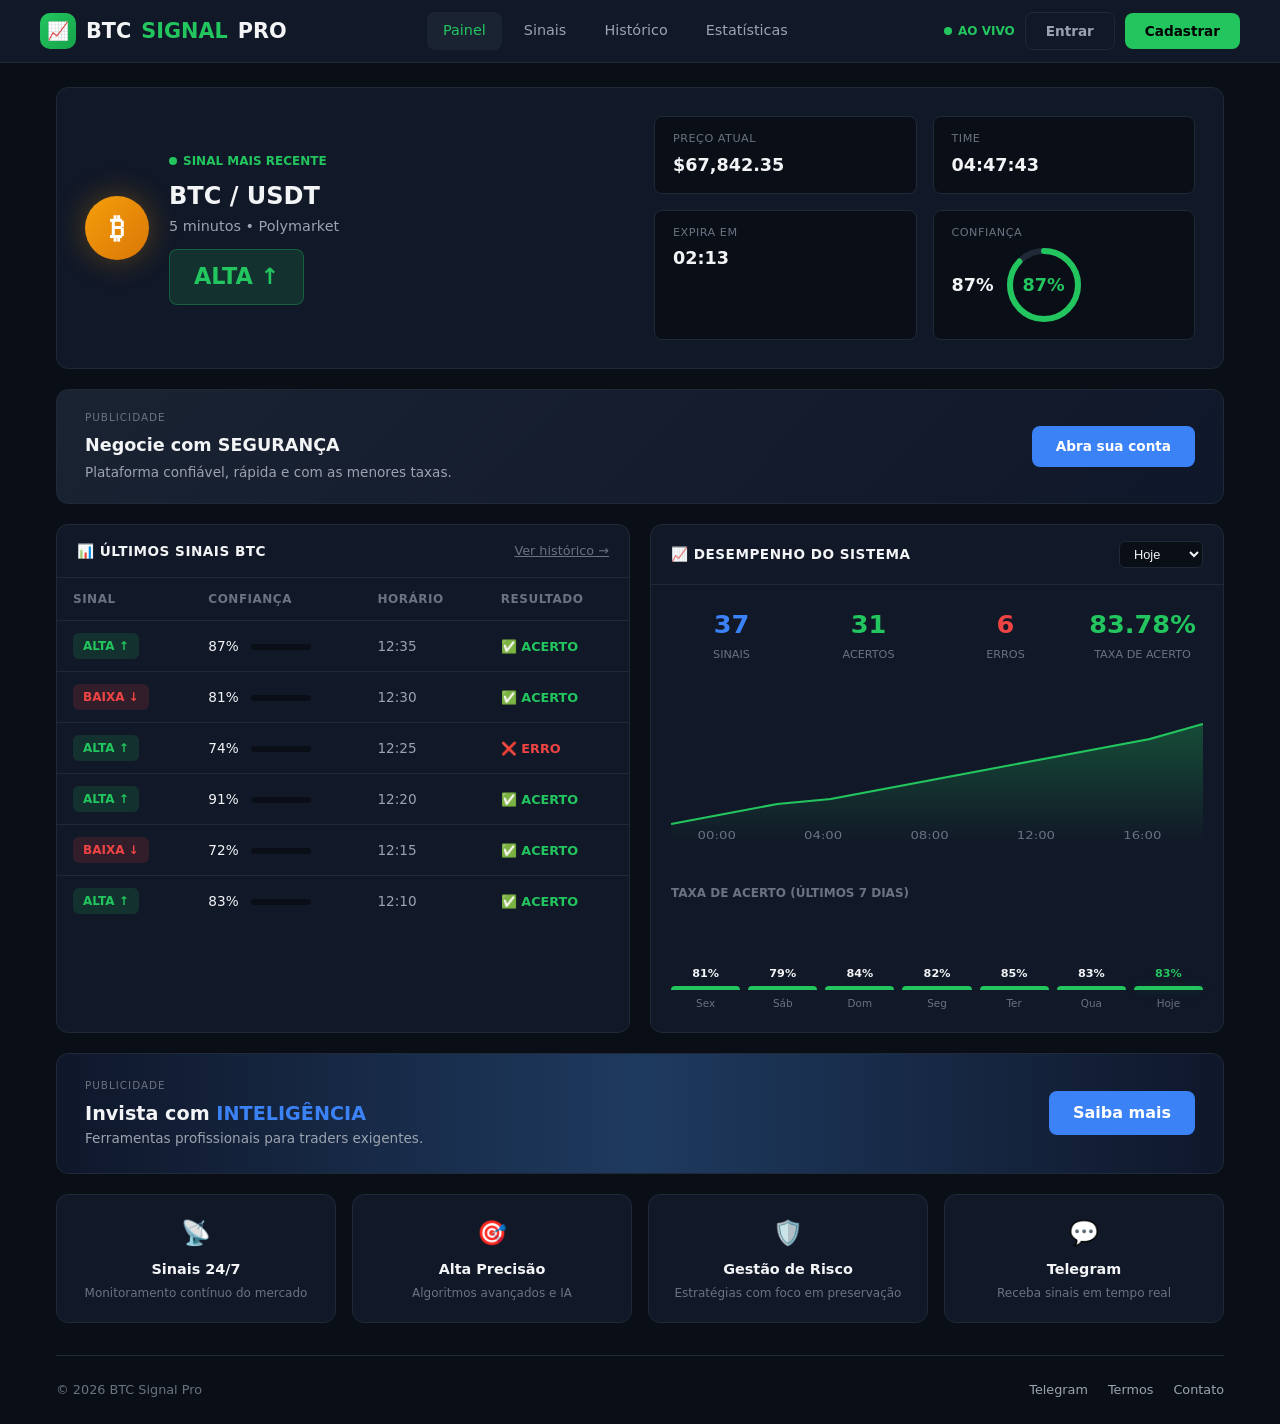
==== index.html.html @ 9ff8158c "Add files via upload" ====
<!DOCTYPE html>
<html lang="pt-BR">
<head>
<meta charset="UTF-8">
<meta name="viewport" content="width=device-width, initial-scale=1.0">
<title>BTC Signal Pro - Sinais Polymarket</title>
<style>
  :root {
    --bg: #0a0e17;
    --bg-card: #111827;
    --bg-card-hover: #1a2332;
    --border: #1f2937;
    --text-primary: #f3f4f6;
    --text-secondary: #9ca3af;
    --text-muted: #6b7280;
    --green: #22c55e;
    --green-dark: #16a34a;
    --green-glow: rgba(34,197,94,0.15);
    --red: #ef4444;
    --red-dark: #dc2626;
    --red-glow: rgba(239,68,68,0.15);
    --blue: #3b82f6;
    --blue-glow: rgba(59,130,246,0.15);
    --orange: #f59e0b;
    --radius: 12px;
    --radius-sm: 8px;
    --shadow: 0 4px 24px rgba(0,0,0,0.4);
    --font: 'Segoe UI', system-ui, -apple-system, sans-serif;
  }
  * { margin:0; padding:0; box-sizing:border-box; }
  body {
    background: var(--bg);
    color: var(--text-primary);
    font-family: var(--font);
    min-height: 100vh;
    line-height: 1.5;
  }
  .container { max-width: 1200px; margin: 0 auto; padding: 0 16px; }

  /* HEADER */
  header {
    background: var(--bg-card);
    border-bottom: 1px solid var(--border);
    position: sticky; top: 0; z-index: 100;
  }
  .header-inner {
    display: flex; align-items: center; justify-content: space-between;
    padding: 12px 0;
  }
  .logo {
    display: flex; align-items: center; gap: 10px;
    font-weight: 800; font-size: 1.3rem; color: var(--text-primary);
    text-decoration: none;
  }
  .logo-icon {
    width: 36px; height: 36px; background: linear-gradient(135deg, var(--green), var(--green-dark));
    border-radius: 10px; display: flex; align-items: center; justify-content: center;
    font-size: 1.1rem;
  }
  .logo span { color: var(--green); }
  .nav { display: flex; gap: 6px; }
  .nav a {
    padding: 8px 16px; border-radius: var(--radius-sm);
    color: var(--text-secondary); text-decoration: none; font-size: 0.9rem;
    font-weight: 500; transition: all 0.2s;
  }
  .nav a:hover, .nav a.active {
    background: var(--bg-card-hover); color: var(--text-primary);
  }
  .nav a.active { color: var(--green); }
  .header-actions { display: flex; gap: 10px; align-items: center; }
  .btn {
    padding: 8px 20px; border-radius: var(--radius-sm); border: none;
    font-weight: 600; font-size: 0.85rem; cursor: pointer; transition: all 0.2s;
    text-decoration: none; display: inline-flex; align-items: center; gap: 6px;
  }
  .btn-primary {
    background: var(--green); color: #000;
  }
  .btn-primary:hover { background: var(--green-dark); transform: translateY(-1px); }
  .btn-outline {
    background: transparent; color: var(--text-secondary);
    border: 1px solid var(--border);
  }
  .btn-outline:hover { border-color: var(--text-muted); color: var(--text-primary); }
  .status-badge {
    display: flex; align-items: center; gap: 6px;
    font-size: 0.75rem; color: var(--green); font-weight: 600;
  }
  .status-dot {
    width: 8px; height: 8px; background: var(--green);
    border-radius: 50%; animation: pulse 2s infinite;
  }
  @keyframes pulse {
    0%,100% { opacity: 1; }
    50% { opacity: 0.4; }
  }

  /* HERO SIGNAL */
  .hero-signal {
    background: var(--bg-card);
    border: 1px solid var(--border);
    border-radius: var(--radius);
    padding: 28px;
    margin-top: 24px;
    display: grid;
    grid-template-columns: 1fr 1fr;
    gap: 28px;
    align-items: center;
  }
  .signal-main { display: flex; align-items: center; gap: 20px; }
  .btc-icon {
    width: 64px; height: 64px; background: linear-gradient(135deg, #f59e0b, #d97706);
    border-radius: 50%; display: flex; align-items: center; justify-content: center;
    font-size: 1.8rem; font-weight: 800; color: #fff;
    box-shadow: 0 0 30px rgba(245,158,11,0.3);
  }
  .signal-info h2 { font-size: 1.5rem; font-weight: 700; }
  .signal-info .pair { color: var(--text-secondary); font-size: 0.9rem; margin-top: 2px; }
  .signal-badge {
    display: inline-flex; align-items: center; gap: 8px;
    padding: 10px 24px; border-radius: var(--radius-sm);
    font-size: 1.4rem; font-weight: 800; margin-top: 12px;
  }
  .signal-badge.up {
    background: var(--green-glow); color: var(--green);
    border: 1px solid rgba(34,197,94,0.3);
  }
  .signal-badge.down {
    background: var(--red-glow); color: var(--red);
    border: 1px solid rgba(239,68,68,0.3);
  }
  .signal-meta {
    display: grid; grid-template-columns: repeat(2, 1fr); gap: 16px;
  }
  .meta-item {
    background: var(--bg); border: 1px solid var(--border);
    border-radius: var(--radius-sm); padding: 14px 18px;
  }
  .meta-item .label { font-size: 0.7rem; color: var(--text-muted); text-transform: uppercase; letter-spacing: 0.5px; }
  .meta-item .value { font-size: 1.1rem; font-weight: 700; margin-top: 4px; }
  .confidence-ring {
    width: 80px; height: 80px; position: relative;
  }
  .confidence-ring svg { transform: rotate(-90deg); }
  .confidence-ring .pct {
    position: absolute; top: 50%; left: 50%; transform: translate(-50%,-50%);
    font-size: 1.1rem; font-weight: 800;
  }

  /* AD BANNER */
  .ad-banner {
    background: linear-gradient(135deg, #1a2332, #0f172a);
    border: 1px solid var(--border);
    border-radius: var(--radius);
    padding: 20px 28px;
    margin-top: 20px;
    display: flex; align-items: center; justify-content: space-between;
    gap: 20px;
  }
  .ad-banner .ad-label {
    font-size: 0.65rem; color: var(--text-muted); text-transform: uppercase;
    letter-spacing: 1px; margin-bottom: 6px;
  }
  .ad-banner h3 { font-size: 1.1rem; font-weight: 700; }
  .ad-banner p { color: var(--text-secondary); font-size: 0.85rem; margin-top: 4px; }
  .ad-banner .ad-btn {
    background: var(--blue); color: #fff; padding: 10px 24px;
    border-radius: var(--radius-sm); font-weight: 600; font-size: 0.85rem;
    text-decoration: none; white-space: nowrap;
  }
  .ad-banner .ad-btn:hover { opacity: 0.9; }

  /* GRID LAYOUT */
  .grid-2 {
    display: grid; grid-template-columns: 1fr 1fr; gap: 20px; margin-top: 20px;
  }
  @media (max-width: 900px) { .grid-2 { grid-template-columns: 1fr; } .hero-signal { grid-template-columns: 1fr; } }

  /* CARDS */
  .card {
    background: var(--bg-card);
    border: 1px solid var(--border);
    border-radius: var(--radius);
    overflow: hidden;
  }
  .card-header {
    padding: 16px 20px; border-bottom: 1px solid var(--border);
    display: flex; align-items: center; justify-content: space-between;
  }
  .card-header h3 { font-size: 0.85rem; font-weight: 700; text-transform: uppercase; letter-spacing: 0.5px; }
  .card-body { padding: 0; }

  /* TABLE */
  table { width: 100%; border-collapse: collapse; }
  th, td { padding: 12px 16px; text-align: left; font-size: 0.85rem; }
  th { color: var(--text-muted); font-weight: 600; font-size: 0.75rem; text-transform: uppercase; letter-spacing: 0.5px; border-bottom: 1px solid var(--border); }
  td { border-bottom: 1px solid var(--border); }
  tr:last-child td { border-bottom: none; }
  tr:hover td { background: var(--bg-card-hover); }
  .tag {
    display: inline-flex; align-items: center; gap: 4px;
    padding: 4px 10px; border-radius: 6px; font-size: 0.75rem; font-weight: 700;
  }
  .tag.up { background: var(--green-glow); color: var(--green); }
  .tag.down { background: var(--red-glow); color: var(--red); }
  .result { font-weight: 700; font-size: 0.8rem; }
  .result.hit { color: var(--green); }
  .result.miss { color: var(--red); }
  .conf-bar {
    width: 60px; height: 6px; background: var(--bg); border-radius: 3px; overflow: hidden;
    display: inline-block; vertical-align: middle; margin-left: 8px;
  }
  .conf-bar .fill { height: 100%; border-radius: 3px; }
  .conf-bar .fill.green { background: var(--green); }
  .conf-bar .fill.red { background: var(--red); }

  /* STATS */
  .stats-grid {
    display: grid; grid-template-columns: repeat(4, 1fr); gap: 16px; padding: 20px;
  }
  .stat-box { text-align: center; }
  .stat-box .num { font-size: 1.6rem; font-weight: 800; }
  .stat-box .num.green { color: var(--green); }
  .stat-box .num.red { color: var(--red); }
  .stat-box .num.blue { color: var(--blue); }
  .stat-box .lbl { font-size: 0.7rem; color: var(--text-muted); text-transform: uppercase; margin-top: 4px; }

  /* CHART AREA */
  .chart-area { padding: 20px; height: 180px; position: relative; }
  .mini-chart {
    width: 100%; height: 100%;
  }

  /* WEEKLY BARS */
  .week-bars { padding: 20px; }
  .week-bars .bar-row {
    display: flex; align-items: flex-end; justify-content: space-between;
    gap: 8px; height: 100px;
  }
  .week-bars .bar-item { flex: 1; text-align: center; }
  .week-bars .bar-item .bar {
    width: 100%; background: var(--green); border-radius: 4px 4px 0 0;
    min-height: 4px; transition: height 0.5s ease;
  }
  .week-bars .bar-item .bar.today { background: var(--green); box-shadow: 0 0 12px var(--green-glow); }
  .week-bars .bar-item .pct { font-size: 0.7rem; font-weight: 700; margin-bottom: 4px; }
  .week-bars .bar-item .day { font-size: 0.65rem; color: var(--text-muted); margin-top: 6px; }

  /* FOOTER AD */
  .footer-ad {
    background: linear-gradient(90deg, #0f172a, #1e3a5f, #0f172a);
    border: 1px solid var(--border);
    border-radius: var(--radius);
    padding: 24px 28px;
    margin-top: 20px;
    display: flex; align-items: center; justify-content: space-between;
    gap: 20px;
  }
  .footer-ad .ad-label { font-size: 0.65rem; color: var(--text-muted); text-transform: uppercase; letter-spacing: 1px; margin-bottom: 6px; }
  .footer-ad h3 { font-size: 1.2rem; }
  .footer-ad h3 span { color: var(--blue); }
  .footer-ad p { color: var(--text-secondary); font-size: 0.85rem; }
  .footer-ad .ad-btn {
    background: var(--blue); color: #fff; padding: 10px 24px;
    border-radius: var(--radius-sm); font-weight: 600; text-decoration: none;
  }

  /* FOOTER */
  footer {
    margin-top: 32px; padding: 24px 0;
    border-top: 1px solid var(--border);
    display: flex; align-items: center; justify-content: space-between;
    flex-wrap: wrap; gap: 12px;
  }
  footer .copy { color: var(--text-muted); font-size: 0.8rem; }
  footer .links { display: flex; gap: 20px; }
  footer .links a { color: var(--text-secondary); text-decoration: none; font-size: 0.8rem; }
  footer .links a:hover { color: var(--text-primary); }

  /* MOBILE */
  @media (max-width: 600px) {
    .nav { display: none; }
    .stats-grid { grid-template-columns: repeat(2, 1fr); }
    .signal-main { flex-direction: column; text-align: center; }
    .ad-banner, .footer-ad { flex-direction: column; text-align: center; }
    .header-actions .btn-outline { display: none; }
  }

  /* SCROLLBAR */
  ::-webkit-scrollbar { width: 8px; }
  ::-webkit-scrollbar-track { background: var(--bg); }
  ::-webkit-scrollbar-thumb { background: var(--border); border-radius: 4px; }
  ::-webkit-scrollbar-thumb:hover { background: var(--text-muted); }
</style>
</head>
<body>

<header>
  <div class="container header-inner">
    <a href="#" class="logo">
      <div class="logo-icon">📈</div>
      BTC <span>SIGNAL</span> PRO
    </a>
    <nav class="nav">
      <a href="#" class="active">Painel</a>
      <a href="#">Sinais</a>
      <a href="#">Histórico</a>
      <a href="#">Estatísticas</a>
    </nav>
    <div class="header-actions">
      <div class="status-badge"><span class="status-dot"></span> AO VIVO</div>
      <a href="#" class="btn btn-outline">Entrar</a>
      <a href="#" class="btn btn-primary">Cadastrar</a>
    </div>
  </div>
</header>

<div class="container">

  <!-- HERO SIGNAL -->
  <div class="hero-signal">
    <div class="signal-main">
      <div class="btc-icon">₿</div>
      <div class="signal-info">
        <div class="status-badge" style="margin-bottom:8px"><span class="status-dot"></span> SINAL MAIS RECENTE</div>
        <h2>BTC / USDT</h2>
        <div class="pair">5 minutos • Polymarket</div>
        <div class="signal-badge up" id="currentSignal">
          ALTA ↑
        </div>
      </div>
    </div>
    <div class="signal-meta">
      <div class="meta-item">
        <div class="label">Preço Atual</div>
        <div class="value" id="currentPrice">$67,842.35</div>
      </div>
      <div class="meta-item">
        <div class="label">Time</div>
        <div class="value" id="signalTime">12:35:02</div>
      </div>
      <div class="meta-item">
        <div class="label">Expira em</div>
        <div class="value" id="expiresIn">02:14</div>
      </div>
      <div class="meta-item">
        <div class="label">Confiança</div>
        <div class="value" style="display:flex;align-items:center;gap:10px">
          <span id="confidence">87%</span>
          <div class="confidence-ring">
            <svg width="80" height="80" viewBox="0 0 80 80">
              <circle cx="40" cy="40" r="34" fill="none" stroke="var(--border)" stroke-width="6"/>
              <circle cx="40" cy="40" r="34" fill="none" stroke="var(--green)" stroke-width="6"
                stroke-dasharray="213.6" stroke-dashoffset="27.8" stroke-linecap="round" id="confCircle"/>
            </svg>
            <div class="pct" style="color:var(--green)">87%</div>
          </div>
        </div>
      </div>
    </div>
  </div>

  <!-- AD BANNER TOP -->
  <div class="ad-banner">
    <div>
      <div class="ad-label">Publicidade</div>
      <h3>Negocie com SEGURANÇA</h3>
      <p>Plataforma confiável, rápida e com as menores taxas.</p>
    </div>
    <a href="#" class="ad-btn">Abra sua conta</a>
  </div>

  <div class="grid-2">
    <!-- HISTORY TABLE -->
    <div class="card">
      <div class="card-header">
        <h3>📊 Últimos Sinais BTC</h3>
        <a href="#" style="font-size:0.8rem;color:var(--text-muted)">Ver histórico →</a>
      </div>
      <div class="card-body">
        <table>
          <thead>
            <tr>
              <th>Sinal</th>
              <th>Confiança</th>
              <th>Horário</th>
              <th>Resultado</th>
            </tr>
          </thead>
          <tbody id="historyTable">
            <tr>
              <td><span class="tag up">ALTA ↑</span></td>
              <td>87% <span class="conf-bar"><span class="fill green" style="width:87%"></span></span></td>
              <td style="color:var(--text-secondary)">12:35</td>
              <td class="result hit">✅ ACERTO</td>
            </tr>
            <tr>
              <td><span class="tag down">BAIXA ↓</span></td>
              <td>81% <span class="conf-bar"><span class="fill red" style="width:81%"></span></span></td>
              <td style="color:var(--text-secondary)">12:30</td>
              <td class="result hit">✅ ACERTO</td>
            </tr>
            <tr>
              <td><span class="tag up">ALTA ↑</span></td>
              <td>74% <span class="conf-bar"><span class="fill green" style="width:74%"></span></span></td>
              <td style="color:var(--text-secondary)">12:25</td>
              <td class="result miss">❌ ERRO</td>
            </tr>
            <tr>
              <td><span class="tag up">ALTA ↑</span></td>
              <td>91% <span class="conf-bar"><span class="fill green" style="width:91%"></span></span></td>
              <td style="color:var(--text-secondary)">12:20</td>
              <td class="result hit">✅ ACERTO</td>
            </tr>
            <tr>
              <td><span class="tag down">BAIXA ↓</span></td>
              <td>72% <span class="conf-bar"><span class="fill red" style="width:72%"></span></span></td>
              <td style="color:var(--text-secondary)">12:15</td>
              <td class="result hit">✅ ACERTO</td>
            </tr>
            <tr>
              <td><span class="tag up">ALTA ↑</span></td>
              <td>83% <span class="conf-bar"><span class="fill green" style="width:83%"></span></span></td>
              <td style="color:var(--text-secondary)">12:10</td>
              <td class="result hit">✅ ACERTO</td>
            </tr>
          </tbody>
        </table>
      </div>
    </div>

    <!-- PERFORMANCE -->
    <div class="card">
      <div class="card-header">
        <h3>📈 Desempenho do Sistema</h3>
        <select style="background:var(--bg);border:1px solid var(--border);color:var(--text-primary);padding:4px 10px;border-radius:6px;font-size:0.8rem">
          <option>Hoje</option>
          <option>7 dias</option>
          <option>30 dias</option>
        </select>
      </div>
      <div class="card-body">
        <div class="stats-grid">
          <div class="stat-box">
            <div class="num blue" id="statTotal">37</div>
            <div class="lbl">Sinais</div>
          </div>
          <div class="stat-box">
            <div class="num green" id="statHits">31</div>
            <div class="lbl">Acertos</div>
          </div>
          <div class="stat-box">
            <div class="num red" id="statMisses">6</div>
            <div class="lbl">Erros</div>
          </div>
          <div class="stat-box">
            <div class="num green" id="statRate">83.78%</div>
            <div class="lbl">Taxa de Acerto</div>
          </div>
        </div>
        <div class="chart-area">
          <svg class="mini-chart" viewBox="0 0 400 140" preserveAspectRatio="none">
            <defs>
              <linearGradient id="lineGrad" x1="0" y1="0" x2="0" y2="1">
                <stop offset="0%" stop-color="var(--green)" stop-opacity="0.3"/>
                <stop offset="100%" stop-color="var(--green)" stop-opacity="0"/>
              </linearGradient>
            </defs>
            <path d="M0,120 L40,110 L80,100 L120,95 L160,85 L200,75 L240,65 L280,55 L320,45 L360,35 L400,20" 
              fill="none" stroke="var(--green)" stroke-width="2"/>
            <path d="M0,120 L40,110 L80,100 L120,95 L160,85 L200,75 L240,65 L280,55 L320,45 L360,35 L400,20 L400,140 L0,140 Z" 
              fill="url(#lineGrad)"/>
            <text x="20" y="135" fill="var(--text-muted)" font-size="10">00:00</text>
            <text x="100" y="135" fill="var(--text-muted)" font-size="10">04:00</text>
            <text x="180" y="135" fill="var(--text-muted)" font-size="10">08:00</text>
            <text x="260" y="135" fill="var(--text-muted)" font-size="10">12:00</text>
            <text x="340" y="135" fill="var(--text-muted)" font-size="10">16:00</text>
          </svg>
        </div>
        <div class="week-bars">
          <div style="font-size:0.75rem;color:var(--text-muted);margin-bottom:10px;font-weight:600">TAXA DE ACERTO (ÚLTIMOS 7 DIAS)</div>
          <div class="bar-row">
            <div class="bar-item"><div class="pct">81%</div><div class="bar" style="height:65%"></div><div class="day">Sex</div></div>
            <div class="bar-item"><div class="pct">79%</div><div class="bar" style="height:60%"></div><div class="day">Sáb</div></div>
            <div class="bar-item"><div class="pct">84%</div><div class="bar" style="height:75%"></div><div class="day">Dom</div></div>
            <div class="bar-item"><div class="pct">82%</div><div class="bar" style="height:70%"></div><div class="day">Seg</div></div>
            <div class="bar-item"><div class="pct">85%</div><div class="bar" style="height:80%"></div><div class="day">Ter</div></div>
            <div class="bar-item"><div class="pct">83%</div><div class="bar" style="height:72%"></div><div class="day">Qua</div></div>
            <div class="bar-item"><div class="pct" style="color:var(--green)">83%</div><div class="bar today" style="height:72%"></div><div class="day">Hoje</div></div>
          </div>
        </div>
      </div>
    </div>
  </div>

  <!-- FOOTER AD -->
  <div class="footer-ad">
    <div>
      <div class="ad-label">Publicidade</div>
      <h3>Invista com <span>INTELIGÊNCIA</span></h3>
      <p>Ferramentas profissionais para traders exigentes.</p>
    </div>
    <a href="#" class="ad-btn">Saiba mais</a>
  </div>

  <!-- FEATURES -->
  <div style="display:grid;grid-template-columns:repeat(4,1fr);gap:16px;margin-top:20px">
    <div class="card" style="padding:20px;text-align:center">
      <div style="font-size:1.5rem;margin-bottom:8px">📡</div>
      <div style="font-weight:700;font-size:0.9rem">Sinais 24/7</div>
      <div style="font-size:0.75rem;color:var(--text-muted);margin-top:4px">Monitoramento contínuo do mercado</div>
    </div>
    <div class="card" style="padding:20px;text-align:center">
      <div style="font-size:1.5rem;margin-bottom:8px">🎯</div>
      <div style="font-weight:700;font-size:0.9rem">Alta Precisão</div>
      <div style="font-size:0.75rem;color:var(--text-muted);margin-top:4px">Algoritmos avançados e IA</div>
    </div>
    <div class="card" style="padding:20px;text-align:center">
      <div style="font-size:1.5rem;margin-bottom:8px">🛡️</div>
      <div style="font-weight:700;font-size:0.9rem">Gestão de Risco</div>
      <div style="font-size:0.75rem;color:var(--text-muted);margin-top:4px">Estratégias com foco em preservação</div>
    </div>
    <div class="card" style="padding:20px;text-align:center">
      <div style="font-size:1.5rem;margin-bottom:8px">💬</div>
      <div style="font-weight:700;font-size:0.9rem">Telegram</div>
      <div style="font-size:0.75rem;color:var(--text-muted);margin-top:4px">Receba sinais em tempo real</div>
    </div>
  </div>

  <footer>
    <div class="copy">© 2026 BTC Signal Pro</div>
    <div class="links">
      <a href="#">Telegram</a>
      <a href="#">Termos</a>
      <a href="#">Contato</a>
    </div>
  </footer>

</div>

<script>
// ====== API CONNECTION ======
// Substitua pela URL da sua API no Railway
const API_URL = 'https://SEU-PROJETO.railway.app/api/signals';

// Dados mockados para demonstração
let signals = [
  { type: 'up', confidence: 87, time: '12:35', result: 'hit' },
  { type: 'down', confidence: 81, time: '12:30', result: 'hit' },
  { type: 'up', confidence: 74, time: '12:25', result: 'miss' },
  { type: 'up', confidence: 91, time: '12:20', result: 'hit' },
  { type: 'down', confidence: 72, time: '12:15', result: 'hit' },
  { type: 'up', confidence: 83, time: '12:10', result: 'hit' },
];

let currentPrice = 67842.35;

function updateClock() {
  const now = new Date();
  document.getElementById('signalTime').textContent = now.toLocaleTimeString('pt-BR');
}
setInterval(updateClock, 1000);

function updatePrice() {
  currentPrice += (Math.random() - 0.5) * 50;
  document.getElementById('currentPrice').textContent = '$' + currentPrice.toLocaleString('en-US', {minimumFractionDigits:2, maximumFractionDigits:2});
}
setInterval(updatePrice, 3000);

function updateCountdown() {
  const el = document.getElementById('expiresIn');
  let [m, s] = el.textContent.split(':').map(Number);
  if (s > 0) s--; else if (m > 0) { m--; s = 59; }
  el.textContent = String(m).padStart(2,'0') + ':' + String(s).padStart(2,'0');
}
setInterval(updateCountdown, 1000);

// Função para buscar sinais da API (quando estiver no ar)
async function fetchSignals() {
  try {
    const res = await fetch(API_URL);
    if (!res.ok) return;
    const data = await res.json();
    // Atualiza o sinal atual
    if (data.current) {
      updateCurrentSignal(data.current);
    }
    // Atualiza histórico
    if (data.history) {
      signals = data.history;
      renderHistory();
    }
    // Atualiza estatísticas
    if (data.stats) {
      updateStats(data.stats);
    }
  } catch (e) {
    // Silencioso - continua com dados mockados
  }
}

function updateCurrentSignal(sig) {
  const badge = document.getElementById('currentSignal');
  const confText = document.getElementById('confidence');
  const circle = document.getElementById('confCircle');

  badge.className = 'signal-badge ' + (sig.type === 'up' ? 'up' : 'down');
  badge.innerHTML = (sig.type === 'up' ? 'ALTA ↑' : 'BAIXA ↓');

  confText.textContent = sig.confidence + '%';
  document.querySelector('.confidence-ring .pct').textContent = sig.confidence + '%';
  document.querySelector('.confidence-ring .pct').style.color = sig.type === 'up' ? 'var(--green)' : 'var(--red)';

  const offset = 213.6 - (213.6 * sig.confidence / 100);
  circle.setAttribute('stroke-dashoffset', offset);
  circle.setAttribute('stroke', sig.type === 'up' ? 'var(--green)' : 'var(--red)');
}

function renderHistory() {
  const tbody = document.getElementById('historyTable');
  tbody.innerHTML = signals.map(s => `
    <tr>
      <td><span class="tag ${s.type}">${s.type === 'up' ? 'ALTA ↑' : 'BAIXA ↓'}</span></td>
      <td>${s.confidence}% <span class="conf-bar"><span class="fill ${s.type === 'up' ? 'green' : 'red'}" style="width:${s.confidence}%"></span></span></td>
      <td style="color:var(--text-secondary)">${s.time}</td>
      <td class="result ${s.result}">${s.result === 'hit' ? '✅ ACERTO' : '❌ ERRO'}</td>
    </tr>
  `).join('');
}

function updateStats(stats) {
  document.getElementById('statTotal').textContent = stats.total;
  document.getElementById('statHits').textContent = stats.hits;
  document.getElementById('statMisses').textContent = stats.misses;
  document.getElementById('statRate').textContent = stats.rate + '%';
}

// Busca a cada 30 segundos
setInterval(fetchSignals, 30000);
fetchSignals();
</script>

</body>
</html>
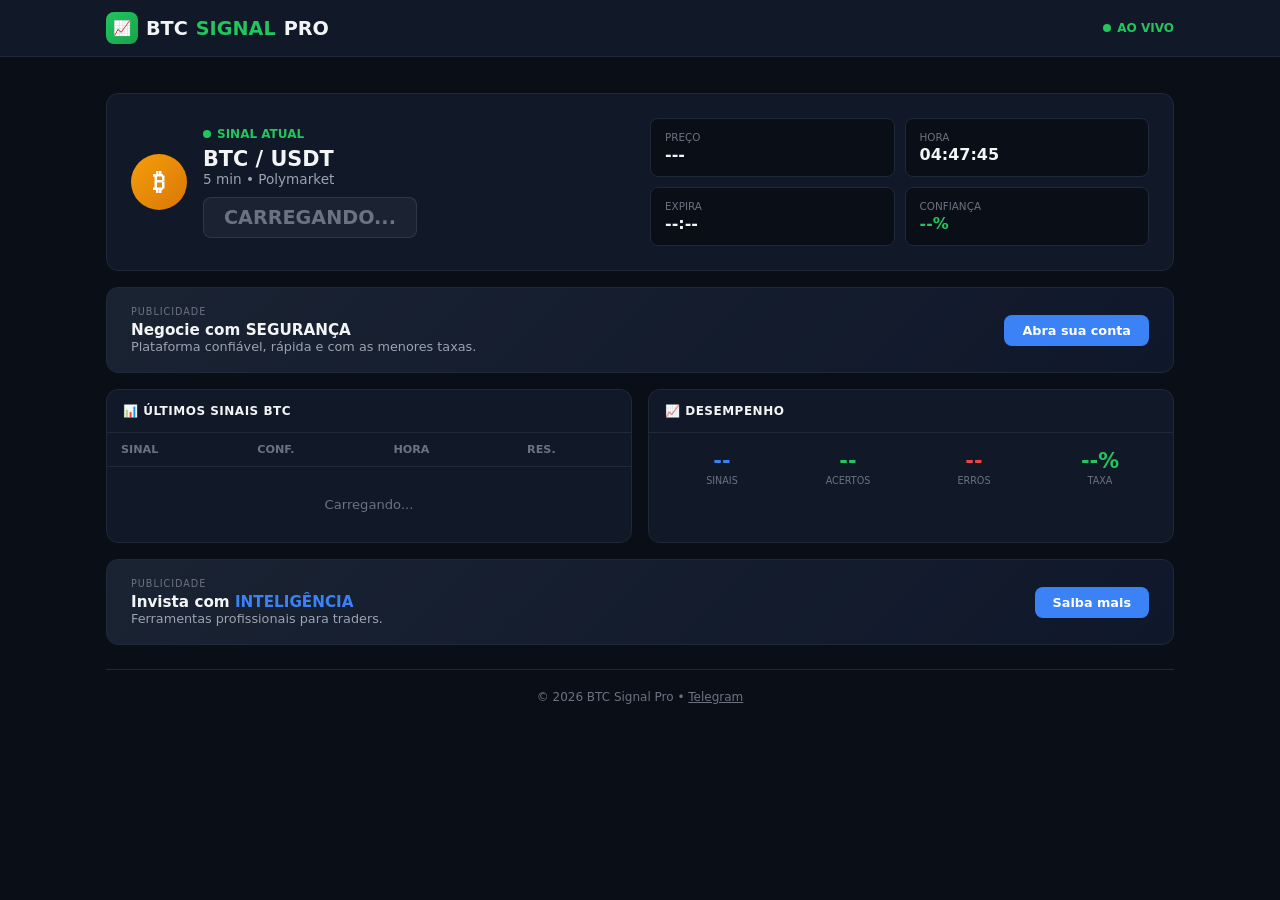
==== commit c17523c6: "Add files via upload" ====
--- a/index.html.html
+++ b/index.html.html
@@ -3,642 +3,205 @@
 <head>
 <meta charset="UTF-8">
 <meta name="viewport" content="width=device-width, initial-scale=1.0">
-<title>BTC Signal Pro - Sinais Polymarket</title>
+<title>BTC Signal Pro</title>
 <style>
-  :root {
-    --bg: #0a0e17;
-    --bg-card: #111827;
-    --bg-card-hover: #1a2332;
-    --border: #1f2937;
-    --text-primary: #f3f4f6;
-    --text-secondary: #9ca3af;
-    --text-muted: #6b7280;
-    --green: #22c55e;
-    --green-dark: #16a34a;
-    --green-glow: rgba(34,197,94,0.15);
-    --red: #ef4444;
-    --red-dark: #dc2626;
-    --red-glow: rgba(239,68,68,0.15);
-    --blue: #3b82f6;
-    --blue-glow: rgba(59,130,246,0.15);
-    --orange: #f59e0b;
-    --radius: 12px;
-    --radius-sm: 8px;
-    --shadow: 0 4px 24px rgba(0,0,0,0.4);
-    --font: 'Segoe UI', system-ui, -apple-system, sans-serif;
-  }
-  * { margin:0; padding:0; box-sizing:border-box; }
-  body {
-    background: var(--bg);
-    color: var(--text-primary);
-    font-family: var(--font);
-    min-height: 100vh;
-    line-height: 1.5;
-  }
-  .container { max-width: 1200px; margin: 0 auto; padding: 0 16px; }
-
-  /* HEADER */
-  header {
-    background: var(--bg-card);
-    border-bottom: 1px solid var(--border);
-    position: sticky; top: 0; z-index: 100;
-  }
-  .header-inner {
-    display: flex; align-items: center; justify-content: space-between;
-    padding: 12px 0;
-  }
-  .logo {
-    display: flex; align-items: center; gap: 10px;
-    font-weight: 800; font-size: 1.3rem; color: var(--text-primary);
-    text-decoration: none;
-  }
-  .logo-icon {
-    width: 36px; height: 36px; background: linear-gradient(135deg, var(--green), var(--green-dark));
-    border-radius: 10px; display: flex; align-items: center; justify-content: center;
-    font-size: 1.1rem;
-  }
-  .logo span { color: var(--green); }
-  .nav { display: flex; gap: 6px; }
-  .nav a {
-    padding: 8px 16px; border-radius: var(--radius-sm);
-    color: var(--text-secondary); text-decoration: none; font-size: 0.9rem;
-    font-weight: 500; transition: all 0.2s;
-  }
-  .nav a:hover, .nav a.active {
-    background: var(--bg-card-hover); color: var(--text-primary);
-  }
-  .nav a.active { color: var(--green); }
-  .header-actions { display: flex; gap: 10px; align-items: center; }
-  .btn {
-    padding: 8px 20px; border-radius: var(--radius-sm); border: none;
-    font-weight: 600; font-size: 0.85rem; cursor: pointer; transition: all 0.2s;
-    text-decoration: none; display: inline-flex; align-items: center; gap: 6px;
-  }
-  .btn-primary {
-    background: var(--green); color: #000;
-  }
-  .btn-primary:hover { background: var(--green-dark); transform: translateY(-1px); }
-  .btn-outline {
-    background: transparent; color: var(--text-secondary);
-    border: 1px solid var(--border);
-  }
-  .btn-outline:hover { border-color: var(--text-muted); color: var(--text-primary); }
-  .status-badge {
-    display: flex; align-items: center; gap: 6px;
-    font-size: 0.75rem; color: var(--green); font-weight: 600;
-  }
-  .status-dot {
-    width: 8px; height: 8px; background: var(--green);
-    border-radius: 50%; animation: pulse 2s infinite;
-  }
-  @keyframes pulse {
-    0%,100% { opacity: 1; }
-    50% { opacity: 0.4; }
-  }
-
-  /* HERO SIGNAL */
-  .hero-signal {
-    background: var(--bg-card);
-    border: 1px solid var(--border);
-    border-radius: var(--radius);
-    padding: 28px;
-    margin-top: 24px;
-    display: grid;
-    grid-template-columns: 1fr 1fr;
-    gap: 28px;
-    align-items: center;
-  }
-  .signal-main { display: flex; align-items: center; gap: 20px; }
-  .btc-icon {
-    width: 64px; height: 64px; background: linear-gradient(135deg, #f59e0b, #d97706);
-    border-radius: 50%; display: flex; align-items: center; justify-content: center;
-    font-size: 1.8rem; font-weight: 800; color: #fff;
-    box-shadow: 0 0 30px rgba(245,158,11,0.3);
-  }
-  .signal-info h2 { font-size: 1.5rem; font-weight: 700; }
-  .signal-info .pair { color: var(--text-secondary); font-size: 0.9rem; margin-top: 2px; }
-  .signal-badge {
-    display: inline-flex; align-items: center; gap: 8px;
-    padding: 10px 24px; border-radius: var(--radius-sm);
-    font-size: 1.4rem; font-weight: 800; margin-top: 12px;
-  }
-  .signal-badge.up {
-    background: var(--green-glow); color: var(--green);
-    border: 1px solid rgba(34,197,94,0.3);
-  }
-  .signal-badge.down {
-    background: var(--red-glow); color: var(--red);
-    border: 1px solid rgba(239,68,68,0.3);
-  }
-  .signal-meta {
-    display: grid; grid-template-columns: repeat(2, 1fr); gap: 16px;
-  }
-  .meta-item {
-    background: var(--bg); border: 1px solid var(--border);
-    border-radius: var(--radius-sm); padding: 14px 18px;
-  }
-  .meta-item .label { font-size: 0.7rem; color: var(--text-muted); text-transform: uppercase; letter-spacing: 0.5px; }
-  .meta-item .value { font-size: 1.1rem; font-weight: 700; margin-top: 4px; }
-  .confidence-ring {
-    width: 80px; height: 80px; position: relative;
-  }
-  .confidence-ring svg { transform: rotate(-90deg); }
-  .confidence-ring .pct {
-    position: absolute; top: 50%; left: 50%; transform: translate(-50%,-50%);
-    font-size: 1.1rem; font-weight: 800;
-  }
-
-  /* AD BANNER */
-  .ad-banner {
-    background: linear-gradient(135deg, #1a2332, #0f172a);
-    border: 1px solid var(--border);
-    border-radius: var(--radius);
-    padding: 20px 28px;
-    margin-top: 20px;
-    display: flex; align-items: center; justify-content: space-between;
-    gap: 20px;
-  }
-  .ad-banner .ad-label {
-    font-size: 0.65rem; color: var(--text-muted); text-transform: uppercase;
-    letter-spacing: 1px; margin-bottom: 6px;
-  }
-  .ad-banner h3 { font-size: 1.1rem; font-weight: 700; }
-  .ad-banner p { color: var(--text-secondary); font-size: 0.85rem; margin-top: 4px; }
-  .ad-banner .ad-btn {
-    background: var(--blue); color: #fff; padding: 10px 24px;
-    border-radius: var(--radius-sm); font-weight: 600; font-size: 0.85rem;
-    text-decoration: none; white-space: nowrap;
-  }
-  .ad-banner .ad-btn:hover { opacity: 0.9; }
-
-  /* GRID LAYOUT */
-  .grid-2 {
-    display: grid; grid-template-columns: 1fr 1fr; gap: 20px; margin-top: 20px;
-  }
-  @media (max-width: 900px) { .grid-2 { grid-template-columns: 1fr; } .hero-signal { grid-template-columns: 1fr; } }
-
-  /* CARDS */
-  .card {
-    background: var(--bg-card);
-    border: 1px solid var(--border);
-    border-radius: var(--radius);
-    overflow: hidden;
-  }
-  .card-header {
-    padding: 16px 20px; border-bottom: 1px solid var(--border);
-    display: flex; align-items: center; justify-content: space-between;
-  }
-  .card-header h3 { font-size: 0.85rem; font-weight: 700; text-transform: uppercase; letter-spacing: 0.5px; }
-  .card-body { padding: 0; }
-
-  /* TABLE */
-  table { width: 100%; border-collapse: collapse; }
-  th, td { padding: 12px 16px; text-align: left; font-size: 0.85rem; }
-  th { color: var(--text-muted); font-weight: 600; font-size: 0.75rem; text-transform: uppercase; letter-spacing: 0.5px; border-bottom: 1px solid var(--border); }
-  td { border-bottom: 1px solid var(--border); }
-  tr:last-child td { border-bottom: none; }
-  tr:hover td { background: var(--bg-card-hover); }
-  .tag {
-    display: inline-flex; align-items: center; gap: 4px;
-    padding: 4px 10px; border-radius: 6px; font-size: 0.75rem; font-weight: 700;
-  }
-  .tag.up { background: var(--green-glow); color: var(--green); }
-  .tag.down { background: var(--red-glow); color: var(--red); }
-  .result { font-weight: 700; font-size: 0.8rem; }
-  .result.hit { color: var(--green); }
-  .result.miss { color: var(--red); }
-  .conf-bar {
-    width: 60px; height: 6px; background: var(--bg); border-radius: 3px; overflow: hidden;
-    display: inline-block; vertical-align: middle; margin-left: 8px;
-  }
-  .conf-bar .fill { height: 100%; border-radius: 3px; }
-  .conf-bar .fill.green { background: var(--green); }
-  .conf-bar .fill.red { background: var(--red); }
-
-  /* STATS */
-  .stats-grid {
-    display: grid; grid-template-columns: repeat(4, 1fr); gap: 16px; padding: 20px;
-  }
-  .stat-box { text-align: center; }
-  .stat-box .num { font-size: 1.6rem; font-weight: 800; }
-  .stat-box .num.green { color: var(--green); }
-  .stat-box .num.red { color: var(--red); }
-  .stat-box .num.blue { color: var(--blue); }
-  .stat-box .lbl { font-size: 0.7rem; color: var(--text-muted); text-transform: uppercase; margin-top: 4px; }
-
-  /* CHART AREA */
-  .chart-area { padding: 20px; height: 180px; position: relative; }
-  .mini-chart {
-    width: 100%; height: 100%;
-  }
-
-  /* WEEKLY BARS */
-  .week-bars { padding: 20px; }
-  .week-bars .bar-row {
-    display: flex; align-items: flex-end; justify-content: space-between;
-    gap: 8px; height: 100px;
-  }
-  .week-bars .bar-item { flex: 1; text-align: center; }
-  .week-bars .bar-item .bar {
-    width: 100%; background: var(--green); border-radius: 4px 4px 0 0;
-    min-height: 4px; transition: height 0.5s ease;
-  }
-  .week-bars .bar-item .bar.today { background: var(--green); box-shadow: 0 0 12px var(--green-glow); }
-  .week-bars .bar-item .pct { font-size: 0.7rem; font-weight: 700; margin-bottom: 4px; }
-  .week-bars .bar-item .day { font-size: 0.65rem; color: var(--text-muted); margin-top: 6px; }
-
-  /* FOOTER AD */
-  .footer-ad {
-    background: linear-gradient(90deg, #0f172a, #1e3a5f, #0f172a);
-    border: 1px solid var(--border);
-    border-radius: var(--radius);
-    padding: 24px 28px;
-    margin-top: 20px;
-    display: flex; align-items: center; justify-content: space-between;
-    gap: 20px;
-  }
-  .footer-ad .ad-label { font-size: 0.65rem; color: var(--text-muted); text-transform: uppercase; letter-spacing: 1px; margin-bottom: 6px; }
-  .footer-ad h3 { font-size: 1.2rem; }
-  .footer-ad h3 span { color: var(--blue); }
-  .footer-ad p { color: var(--text-secondary); font-size: 0.85rem; }
-  .footer-ad .ad-btn {
-    background: var(--blue); color: #fff; padding: 10px 24px;
-    border-radius: var(--radius-sm); font-weight: 600; text-decoration: none;
-  }
-
-  /* FOOTER */
-  footer {
-    margin-top: 32px; padding: 24px 0;
-    border-top: 1px solid var(--border);
-    display: flex; align-items: center; justify-content: space-between;
-    flex-wrap: wrap; gap: 12px;
-  }
-  footer .copy { color: var(--text-muted); font-size: 0.8rem; }
-  footer .links { display: flex; gap: 20px; }
-  footer .links a { color: var(--text-secondary); text-decoration: none; font-size: 0.8rem; }
-  footer .links a:hover { color: var(--text-primary); }
-
-  /* MOBILE */
-  @media (max-width: 600px) {
-    .nav { display: none; }
-    .stats-grid { grid-template-columns: repeat(2, 1fr); }
-    .signal-main { flex-direction: column; text-align: center; }
-    .ad-banner, .footer-ad { flex-direction: column; text-align: center; }
-    .header-actions .btn-outline { display: none; }
-  }
-
-  /* SCROLLBAR */
-  ::-webkit-scrollbar { width: 8px; }
-  ::-webkit-scrollbar-track { background: var(--bg); }
-  ::-webkit-scrollbar-thumb { background: var(--border); border-radius: 4px; }
-  ::-webkit-scrollbar-thumb:hover { background: var(--text-muted); }
+*{margin:0;padding:0;box-sizing:border-box}
+body{background:#0a0e17;color:#f3f4f6;font-family:system-ui,sans-serif;min-height:100vh}
+.container{max-width:1100px;margin:0 auto;padding:16px}
+header{background:#111827;border-bottom:1px solid #1f2937;padding:12px 0;position:sticky;top:0;z-index:100}
+.header-inner{display:flex;align-items:center;justify-content:space-between;max-width:1100px;margin:0 auto;padding:0 16px}
+.logo{display:flex;align-items:center;gap:8px;font-weight:800;font-size:1.2rem;text-decoration:none;color:#f3f4f6}
+.logo-icon{width:32px;height:32px;background:linear-gradient(135deg,#22c55e,#16a34a);border-radius:8px;display:flex;align-items:center;justify-content:center;font-size:0.9rem}
+.logo span{color:#22c55e}
+.status{display:flex;align-items:center;gap:6px;font-size:0.75rem;color:#22c55e;font-weight:600}
+.dot{width:8px;height:8px;background:#22c55e;border-radius:50%;animation:pulse 2s infinite}
+@keyframes pulse{0%,100%{opacity:1}50%{opacity:0.3}}
+
+.hero{background:#111827;border:1px solid #1f2937;border-radius:12px;padding:24px;margin-top:20px;display:grid;grid-template-columns:1fr 1fr;gap:20px}
+@media(max-width:700px){.hero{grid-template-columns:1fr}}
+.signal-main{display:flex;align-items:center;gap:16px}
+.btc{width:56px;height:56px;background:linear-gradient(135deg,#f59e0b,#d97706);border-radius:50%;display:flex;align-items:center;justify-content:center;font-size:1.5rem;font-weight:800;color:#fff}
+.signal-info h2{font-size:1.3rem}
+.signal-info .sub{color:#9ca3af;font-size:0.85rem}
+.badge{display:inline-flex;align-items:center;gap:6px;padding:8px 20px;border-radius:8px;font-size:1.2rem;font-weight:800;margin-top:10px}
+.badge.up{background:rgba(34,197,94,0.12);color:#22c55e;border:1px solid rgba(34,197,94,0.25)}
+.badge.down{background:rgba(239,68,68,0.12);color:#ef4444;border:1px solid rgba(239,68,68,0.25)}
+.badge.wait{background:rgba(107,114,128,0.12);color:#6b7280;border:1px solid rgba(107,114,128,0.25)}
+
+.meta{display:grid;grid-template-columns:1fr 1fr;gap:10px}
+.meta-item{background:#0a0e17;border:1px solid #1f2937;border-radius:8px;padding:12px 14px}
+.meta-item .lbl{font-size:0.65rem;color:#6b7280;text-transform:uppercase}
+.meta-item .val{font-size:1rem;font-weight:700;margin-top:2px}
+
+.ad{background:linear-gradient(135deg,#1a2332,#0f172a);border:1px solid #1f2937;border-radius:12px;padding:18px 24px;margin-top:16px;display:flex;align-items:center;justify-content:space-between;gap:16px}
+@media(max-width:600px){.ad{flex-direction:column;text-align:center}}
+.ad .ad-lbl{font-size:0.6rem;color:#6b7280;text-transform:uppercase;letter-spacing:1px;margin-bottom:4px}
+.ad h4{font-size:0.95rem}
+.ad p{color:#9ca3af;font-size:0.8rem}
+.ad a{background:#3b82f6;color:#fff;padding:8px 18px;border-radius:8px;font-size:0.8rem;font-weight:600;text-decoration:none}
+
+.grid{display:grid;grid-template-columns:1fr 1fr;gap:16px;margin-top:16px}
+@media(max-width:700px){.grid{grid-template-columns:1fr}}
+.card{background:#111827;border:1px solid #1f2937;border-radius:12px;overflow:hidden}
+.card-hd{padding:14px 16px;border-bottom:1px solid #1f2937;font-size:0.75rem;font-weight:700;text-transform:uppercase;letter-spacing:0.5px}
+table{width:100%;border-collapse:collapse;font-size:0.82rem}
+th,td{padding:10px 14px;text-align:left}
+th{color:#6b7280;font-size:0.7rem;text-transform:uppercase;border-bottom:1px solid #1f2937}
+td{border-bottom:1px solid #1f2937}
+tr:last-child td{border:none}
+.tag{display:inline-flex;padding:3px 8px;border-radius:5px;font-size:0.7rem;font-weight:700}
+.tag.up{background:rgba(34,197,94,0.12);color:#22c55e}
+.tag.down{background:rgba(239,68,68,0.12);color:#ef4444}
+.hit{color:#22c55e;font-weight:700}
+.miss{color:#ef4444;font-weight:700}
+
+.stats{display:grid;grid-template-columns:repeat(4,1fr);gap:12px;padding:16px}
+.stat{text-align:center}
+.stat .n{font-size:1.3rem;font-weight:800}
+.stat .n.g{color:#22c55e}
+.stat .n.r{color:#ef4444}
+.stat .n.b{color:#3b82f6}
+.stat .l{font-size:0.6rem;color:#6b7280;text-transform:uppercase;margin-top:2px}
+
+.loading{text-align:center;padding:30px;color:#6b7280}
+footer{margin-top:24px;padding:20px 0;border-top:1px solid #1f2937;text-align:center;color:#6b7280;font-size:0.75rem}
 </style>
 </head>
 <body>
 
 <header>
-  <div class="container header-inner">
-    <a href="#" class="logo">
-      <div class="logo-icon">📈</div>
-      BTC <span>SIGNAL</span> PRO
-    </a>
-    <nav class="nav">
-      <a href="#" class="active">Painel</a>
-      <a href="#">Sinais</a>
-      <a href="#">Histórico</a>
-      <a href="#">Estatísticas</a>
-    </nav>
-    <div class="header-actions">
-      <div class="status-badge"><span class="status-dot"></span> AO VIVO</div>
-      <a href="#" class="btn btn-outline">Entrar</a>
-      <a href="#" class="btn btn-primary">Cadastrar</a>
-    </div>
+  <div class="header-inner">
+    <a href="#" class="logo"><div class="logo-icon">📈</div>BTC <span>SIGNAL</span> PRO</a>
+    <div class="status"><span class="dot"></span>AO VIVO</div>
   </div>
 </header>
 
 <div class="container">
 
-  <!-- HERO SIGNAL -->
-  <div class="hero-signal">
+  <div class="hero">
     <div class="signal-main">
-      <div class="btc-icon">₿</div>
+      <div class="btc">₿</div>
       <div class="signal-info">
-        <div class="status-badge" style="margin-bottom:8px"><span class="status-dot"></span> SINAL MAIS RECENTE</div>
+        <div class="status" style="margin-bottom:6px"><span class="dot"></span>SINAL ATUAL</div>
         <h2>BTC / USDT</h2>
-        <div class="pair">5 minutos • Polymarket</div>
-        <div class="signal-badge up" id="currentSignal">
-          ALTA ↑
-        </div>
+        <div class="sub">5 min • Polymarket</div>
+        <div class="badge wait" id="sig">CARREGANDO...</div>
       </div>
     </div>
-    <div class="signal-meta">
-      <div class="meta-item">
-        <div class="label">Preço Atual</div>
-        <div class="value" id="currentPrice">$67,842.35</div>
+    <div class="meta">
+      <div class="meta-item"><div class="lbl">Preço</div><div class="val" id="price">---</div></div>
+      <div class="meta-item"><div class="lbl">Hora</div><div class="val" id="hora">--:--</div></div>
+      <div class="meta-item"><div class="lbl">Expira</div><div class="val" id="exp">--:--</div></div>
+      <div class="meta-item"><div class="lbl">Confiança</div><div class="val" id="conf" style="color:#22c55e">--%</div></div>
+    </div>
+  </div>
+
+  <div class="ad">
+    <div>
+      <div class="ad-lbl">Publicidade</div>
+      <h4>Negocie com SEGURANÇA</h4>
+      <p>Plataforma confiável, rápida e com as menores taxas.</p>
+    </div>
+    <a href="#">Abra sua conta</a>
+  </div>
+
+  <div class="grid">
+    <div class="card">
+      <div class="card-hd">📊 Últimos Sinais BTC</div>
+      <table>
+        <thead><tr><th>Sinal</th><th>Conf.</th><th>Hora</th><th>Res.</th></tr></thead>
+        <tbody id="hist"><tr><td colspan="4" class="loading">Carregando...</td></tr></tbody>
+      </table>
+    </div>
+    <div class="card">
+      <div class="card-hd">📈 Desempenho</div>
+      <div class="stats">
+        <div class="stat"><div class="n b" id="stTotal">--</div><div class="l">Sinais</div></div>
+        <div class="stat"><div class="n g" id="stHits">--</div><div class="l">Acertos</div></div>
+        <div class="stat"><div class="n r" id="stMiss">--</div><div class="l">Erros</div></div>
+        <div class="stat"><div class="n g" id="stRate">--%</div><div class="l">Taxa</div></div>
       </div>
-      <div class="meta-item">
-        <div class="label">Time</div>
-        <div class="value" id="signalTime">12:35:02</div>
-      </div>
-      <div class="meta-item">
-        <div class="label">Expira em</div>
-        <div class="value" id="expiresIn">02:14</div>
-      </div>
-      <div class="meta-item">
-        <div class="label">Confiança</div>
-        <div class="value" style="display:flex;align-items:center;gap:10px">
-          <span id="confidence">87%</span>
-          <div class="confidence-ring">
-            <svg width="80" height="80" viewBox="0 0 80 80">
-              <circle cx="40" cy="40" r="34" fill="none" stroke="var(--border)" stroke-width="6"/>
-              <circle cx="40" cy="40" r="34" fill="none" stroke="var(--green)" stroke-width="6"
-                stroke-dasharray="213.6" stroke-dashoffset="27.8" stroke-linecap="round" id="confCircle"/>
-            </svg>
-            <div class="pct" style="color:var(--green)">87%</div>
-          </div>
-        </div>
-      </div>
-    </div>
-  </div>
-
-  <!-- AD BANNER TOP -->
-  <div class="ad-banner">
+    </div>
+  </div>
+
+  <div class="ad">
     <div>
-      <div class="ad-label">Publicidade</div>
-      <h3>Negocie com SEGURANÇA</h3>
-      <p>Plataforma confiável, rápida e com as menores taxas.</p>
-    </div>
-    <a href="#" class="ad-btn">Abra sua conta</a>
-  </div>
-
-  <div class="grid-2">
-    <!-- HISTORY TABLE -->
-    <div class="card">
-      <div class="card-header">
-        <h3>📊 Últimos Sinais BTC</h3>
-        <a href="#" style="font-size:0.8rem;color:var(--text-muted)">Ver histórico →</a>
-      </div>
-      <div class="card-body">
-        <table>
-          <thead>
-            <tr>
-              <th>Sinal</th>
-              <th>Confiança</th>
-              <th>Horário</th>
-              <th>Resultado</th>
-            </tr>
-          </thead>
-          <tbody id="historyTable">
-            <tr>
-              <td><span class="tag up">ALTA ↑</span></td>
-              <td>87% <span class="conf-bar"><span class="fill green" style="width:87%"></span></span></td>
-              <td style="color:var(--text-secondary)">12:35</td>
-              <td class="result hit">✅ ACERTO</td>
-            </tr>
-            <tr>
-              <td><span class="tag down">BAIXA ↓</span></td>
-              <td>81% <span class="conf-bar"><span class="fill red" style="width:81%"></span></span></td>
-              <td style="color:var(--text-secondary)">12:30</td>
-              <td class="result hit">✅ ACERTO</td>
-            </tr>
-            <tr>
-              <td><span class="tag up">ALTA ↑</span></td>
-              <td>74% <span class="conf-bar"><span class="fill green" style="width:74%"></span></span></td>
-              <td style="color:var(--text-secondary)">12:25</td>
-              <td class="result miss">❌ ERRO</td>
-            </tr>
-            <tr>
-              <td><span class="tag up">ALTA ↑</span></td>
-              <td>91% <span class="conf-bar"><span class="fill green" style="width:91%"></span></span></td>
-              <td style="color:var(--text-secondary)">12:20</td>
-              <td class="result hit">✅ ACERTO</td>
-            </tr>
-            <tr>
-              <td><span class="tag down">BAIXA ↓</span></td>
-              <td>72% <span class="conf-bar"><span class="fill red" style="width:72%"></span></span></td>
-              <td style="color:var(--text-secondary)">12:15</td>
-              <td class="result hit">✅ ACERTO</td>
-            </tr>
-            <tr>
-              <td><span class="tag up">ALTA ↑</span></td>
-              <td>83% <span class="conf-bar"><span class="fill green" style="width:83%"></span></span></td>
-              <td style="color:var(--text-secondary)">12:10</td>
-              <td class="result hit">✅ ACERTO</td>
-            </tr>
-          </tbody>
-        </table>
-      </div>
-    </div>
-
-    <!-- PERFORMANCE -->
-    <div class="card">
-      <div class="card-header">
-        <h3>📈 Desempenho do Sistema</h3>
-        <select style="background:var(--bg);border:1px solid var(--border);color:var(--text-primary);padding:4px 10px;border-radius:6px;font-size:0.8rem">
-          <option>Hoje</option>
-          <option>7 dias</option>
-          <option>30 dias</option>
-        </select>
-      </div>
-      <div class="card-body">
-        <div class="stats-grid">
-          <div class="stat-box">
-            <div class="num blue" id="statTotal">37</div>
-            <div class="lbl">Sinais</div>
-          </div>
-          <div class="stat-box">
-            <div class="num green" id="statHits">31</div>
-            <div class="lbl">Acertos</div>
-          </div>
-          <div class="stat-box">
-            <div class="num red" id="statMisses">6</div>
-            <div class="lbl">Erros</div>
-          </div>
-          <div class="stat-box">
-            <div class="num green" id="statRate">83.78%</div>
-            <div class="lbl">Taxa de Acerto</div>
-          </div>
-        </div>
-        <div class="chart-area">
-          <svg class="mini-chart" viewBox="0 0 400 140" preserveAspectRatio="none">
-            <defs>
-              <linearGradient id="lineGrad" x1="0" y1="0" x2="0" y2="1">
-                <stop offset="0%" stop-color="var(--green)" stop-opacity="0.3"/>
-                <stop offset="100%" stop-color="var(--green)" stop-opacity="0"/>
-              </linearGradient>
-            </defs>
-            <path d="M0,120 L40,110 L80,100 L120,95 L160,85 L200,75 L240,65 L280,55 L320,45 L360,35 L400,20" 
-              fill="none" stroke="var(--green)" stroke-width="2"/>
-            <path d="M0,120 L40,110 L80,100 L120,95 L160,85 L200,75 L240,65 L280,55 L320,45 L360,35 L400,20 L400,140 L0,140 Z" 
-              fill="url(#lineGrad)"/>
-            <text x="20" y="135" fill="var(--text-muted)" font-size="10">00:00</text>
-            <text x="100" y="135" fill="var(--text-muted)" font-size="10">04:00</text>
-            <text x="180" y="135" fill="var(--text-muted)" font-size="10">08:00</text>
-            <text x="260" y="135" fill="var(--text-muted)" font-size="10">12:00</text>
-            <text x="340" y="135" fill="var(--text-muted)" font-size="10">16:00</text>
-          </svg>
-        </div>
-        <div class="week-bars">
-          <div style="font-size:0.75rem;color:var(--text-muted);margin-bottom:10px;font-weight:600">TAXA DE ACERTO (ÚLTIMOS 7 DIAS)</div>
-          <div class="bar-row">
-            <div class="bar-item"><div class="pct">81%</div><div class="bar" style="height:65%"></div><div class="day">Sex</div></div>
-            <div class="bar-item"><div class="pct">79%</div><div class="bar" style="height:60%"></div><div class="day">Sáb</div></div>
-            <div class="bar-item"><div class="pct">84%</div><div class="bar" style="height:75%"></div><div class="day">Dom</div></div>
-            <div class="bar-item"><div class="pct">82%</div><div class="bar" style="height:70%"></div><div class="day">Seg</div></div>
-            <div class="bar-item"><div class="pct">85%</div><div class="bar" style="height:80%"></div><div class="day">Ter</div></div>
-            <div class="bar-item"><div class="pct">83%</div><div class="bar" style="height:72%"></div><div class="day">Qua</div></div>
-            <div class="bar-item"><div class="pct" style="color:var(--green)">83%</div><div class="bar today" style="height:72%"></div><div class="day">Hoje</div></div>
-          </div>
-        </div>
-      </div>
-    </div>
-  </div>
-
-  <!-- FOOTER AD -->
-  <div class="footer-ad">
-    <div>
-      <div class="ad-label">Publicidade</div>
-      <h3>Invista com <span>INTELIGÊNCIA</span></h3>
-      <p>Ferramentas profissionais para traders exigentes.</p>
-    </div>
-    <a href="#" class="ad-btn">Saiba mais</a>
-  </div>
-
-  <!-- FEATURES -->
-  <div style="display:grid;grid-template-columns:repeat(4,1fr);gap:16px;margin-top:20px">
-    <div class="card" style="padding:20px;text-align:center">
-      <div style="font-size:1.5rem;margin-bottom:8px">📡</div>
-      <div style="font-weight:700;font-size:0.9rem">Sinais 24/7</div>
-      <div style="font-size:0.75rem;color:var(--text-muted);margin-top:4px">Monitoramento contínuo do mercado</div>
-    </div>
-    <div class="card" style="padding:20px;text-align:center">
-      <div style="font-size:1.5rem;margin-bottom:8px">🎯</div>
-      <div style="font-weight:700;font-size:0.9rem">Alta Precisão</div>
-      <div style="font-size:0.75rem;color:var(--text-muted);margin-top:4px">Algoritmos avançados e IA</div>
-    </div>
-    <div class="card" style="padding:20px;text-align:center">
-      <div style="font-size:1.5rem;margin-bottom:8px">🛡️</div>
-      <div style="font-weight:700;font-size:0.9rem">Gestão de Risco</div>
-      <div style="font-size:0.75rem;color:var(--text-muted);margin-top:4px">Estratégias com foco em preservação</div>
-    </div>
-    <div class="card" style="padding:20px;text-align:center">
-      <div style="font-size:1.5rem;margin-bottom:8px">💬</div>
-      <div style="font-weight:700;font-size:0.9rem">Telegram</div>
-      <div style="font-size:0.75rem;color:var(--text-muted);margin-top:4px">Receba sinais em tempo real</div>
-    </div>
-  </div>
-
-  <footer>
-    <div class="copy">© 2026 BTC Signal Pro</div>
-    <div class="links">
-      <a href="#">Telegram</a>
-      <a href="#">Termos</a>
-      <a href="#">Contato</a>
-    </div>
-  </footer>
+      <div class="ad-lbl">Publicidade</div>
+      <h4>Invista com <span style="color:#3b82f6">INTELIGÊNCIA</span></h4>
+      <p>Ferramentas profissionais para traders.</p>
+    </div>
+    <a href="#">Saiba mais</a>
+  </div>
+
+  <footer>© 2026 BTC Signal Pro • <a href="#" style="color:#6b7280">Telegram</a></footer>
 
 </div>
 
 <script>
-// ====== API CONNECTION ======
-// Substitua pela URL da sua API no Railway
-const API_URL = 'https://SEU-PROJETO.railway.app/api/signals';
-
-// Dados mockados para demonstração
-let signals = [
-  { type: 'up', confidence: 87, time: '12:35', result: 'hit' },
-  { type: 'down', confidence: 81, time: '12:30', result: 'hit' },
-  { type: 'up', confidence: 74, time: '12:25', result: 'miss' },
-  { type: 'up', confidence: 91, time: '12:20', result: 'hit' },
-  { type: 'down', confidence: 72, time: '12:15', result: 'hit' },
-  { type: 'up', confidence: 83, time: '12:10', result: 'hit' },
-];
-
-let currentPrice = 67842.35;
-
-function updateClock() {
-  const now = new Date();
-  document.getElementById('signalTime').textContent = now.toLocaleTimeString('pt-BR');
+const API_URL = "https://worker-production-9154.up.railway.app";
+
+let countdown = null;
+
+function tick() {
+  document.getElementById("hora").textContent = new Date().toLocaleTimeString("pt-BR");
 }
-setInterval(updateClock, 1000);
-
-function updatePrice() {
-  currentPrice += (Math.random() - 0.5) * 50;
-  document.getElementById('currentPrice').textContent = '$' + currentPrice.toLocaleString('en-US', {minimumFractionDigits:2, maximumFractionDigits:2});
+setInterval(tick, 1000); tick();
+
+function startExp(m,s) {
+  if(countdown) clearInterval(countdown);
+  const el = document.getElementById("exp");
+  countdown = setInterval(()=>{
+    if(s>0)s--; else if(m>0){m--;s=59;} else {clearInterval(countdown);return;}
+    el.textContent = String(m).padStart(2,"0")+":"+String(s).padStart(2,"0");
+  },1000);
 }
-setInterval(updatePrice, 3000);
-
-function updateCountdown() {
-  const el = document.getElementById('expiresIn');
-  let [m, s] = el.textContent.split(':').map(Number);
-  if (s > 0) s--; else if (m > 0) { m--; s = 59; }
-  el.textContent = String(m).padStart(2,'0') + ':' + String(s).padStart(2,'0');
-}
-setInterval(updateCountdown, 1000);
-
-// Função para buscar sinais da API (quando estiver no ar)
-async function fetchSignals() {
+
+async function load() {
   try {
-    const res = await fetch(API_URL);
-    if (!res.ok) return;
-    const data = await res.json();
-    // Atualiza o sinal atual
-    if (data.current) {
-      updateCurrentSignal(data.current);
+    const r = await fetch(API_URL+"/api/signals");
+    if(!r.ok) throw new Error("off");
+    const d = await r.json();
+
+    const c = d.current;
+    const sig = document.getElementById("sig");
+    if(c && c.type && c.type !== "neutral") {
+      const up = c.type === "up";
+      sig.className = "badge " + (up?"up":"down");
+      sig.textContent = up ? "ALTA ↑" : "BAIXA ↓";
+      document.getElementById("conf").textContent = c.confidence+"%";
+      document.getElementById("conf").style.color = up?"#22c55e":"#ef4444";
+      if(c.expires_in) startExp(...c.expires_in.split(":").map(Number));
+    } else {
+      sig.className = "badge wait";
+      sig.textContent = "AGUARDANDO...";
+      document.getElementById("conf").textContent = "--%";
     }
-    // Atualiza histórico
-    if (data.history) {
-      signals = data.history;
-      renderHistory();
+    document.getElementById("price").textContent = c && c.price ? "$"+c.price.toLocaleString("en-US") : "---";
+
+    const h = d.history || [];
+    const tbody = document.getElementById("hist");
+    if(h.length) {
+      tbody.innerHTML = h.map(s=>{
+        const up = s.type==="up";
+        return `<tr><td><span class="tag ${s.type}">${up?"ALTA ↑":"BAIXA ↓"}</span></td><td>${s.confidence}%</td><td style="color:#9ca3af">${s.time}</td><td class="${s.result}">${s.result==="hit"?"✅ ACERTO":"❌ ERRO"}</td></tr>`;
+      }).join("");
+    } else {
+      tbody.innerHTML = '<tr><td colspan="4" class="loading">Sem historico ainda</td></tr>';
     }
-    // Atualiza estatísticas
-    if (data.stats) {
-      updateStats(data.stats);
-    }
-  } catch (e) {
-    // Silencioso - continua com dados mockados
+
+    const st = d.stats || {};
+    document.getElementById("stTotal").textContent = st.total || 0;
+    document.getElementById("stHits").textContent = st.hits || 0;
+    document.getElementById("stMiss").textContent = st.misses || 0;
+    document.getElementById("stRate").textContent = (st.rate||0)+"%";
+
+  } catch(e) {
+    console.log("API off:",e.message);
   }
 }
 
-function updateCurrentSignal(sig) {
-  const badge = document.getElementById('currentSignal');
-  const confText = document.getElementById('confidence');
-  const circle = document.getElementById('confCircle');
-
-  badge.className = 'signal-badge ' + (sig.type === 'up' ? 'up' : 'down');
-  badge.innerHTML = (sig.type === 'up' ? 'ALTA ↑' : 'BAIXA ↓');
-
-  confText.textContent = sig.confidence + '%';
-  document.querySelector('.confidence-ring .pct').textContent = sig.confidence + '%';
-  document.querySelector('.confidence-ring .pct').style.color = sig.type === 'up' ? 'var(--green)' : 'var(--red)';
-
-  const offset = 213.6 - (213.6 * sig.confidence / 100);
-  circle.setAttribute('stroke-dashoffset', offset);
-  circle.setAttribute('stroke', sig.type === 'up' ? 'var(--green)' : 'var(--red)');
-}
-
-function renderHistory() {
-  const tbody = document.getElementById('historyTable');
-  tbody.innerHTML = signals.map(s => `
-    <tr>
-      <td><span class="tag ${s.type}">${s.type === 'up' ? 'ALTA ↑' : 'BAIXA ↓'}</span></td>
-      <td>${s.confidence}% <span class="conf-bar"><span class="fill ${s.type === 'up' ? 'green' : 'red'}" style="width:${s.confidence}%"></span></span></td>
-      <td style="color:var(--text-secondary)">${s.time}</td>
-      <td class="result ${s.result}">${s.result === 'hit' ? '✅ ACERTO' : '❌ ERRO'}</td>
-    </tr>
-  `).join('');
-}
-
-function updateStats(stats) {
-  document.getElementById('statTotal').textContent = stats.total;
-  document.getElementById('statHits').textContent = stats.hits;
-  document.getElementById('statMisses').textContent = stats.misses;
-  document.getElementById('statRate').textContent = stats.rate + '%';
-}
-
-// Busca a cada 30 segundos
-setInterval(fetchSignals, 30000);
-fetchSignals();
+load();
+setInterval(load, 10000);
 </script>
 
 </body>
